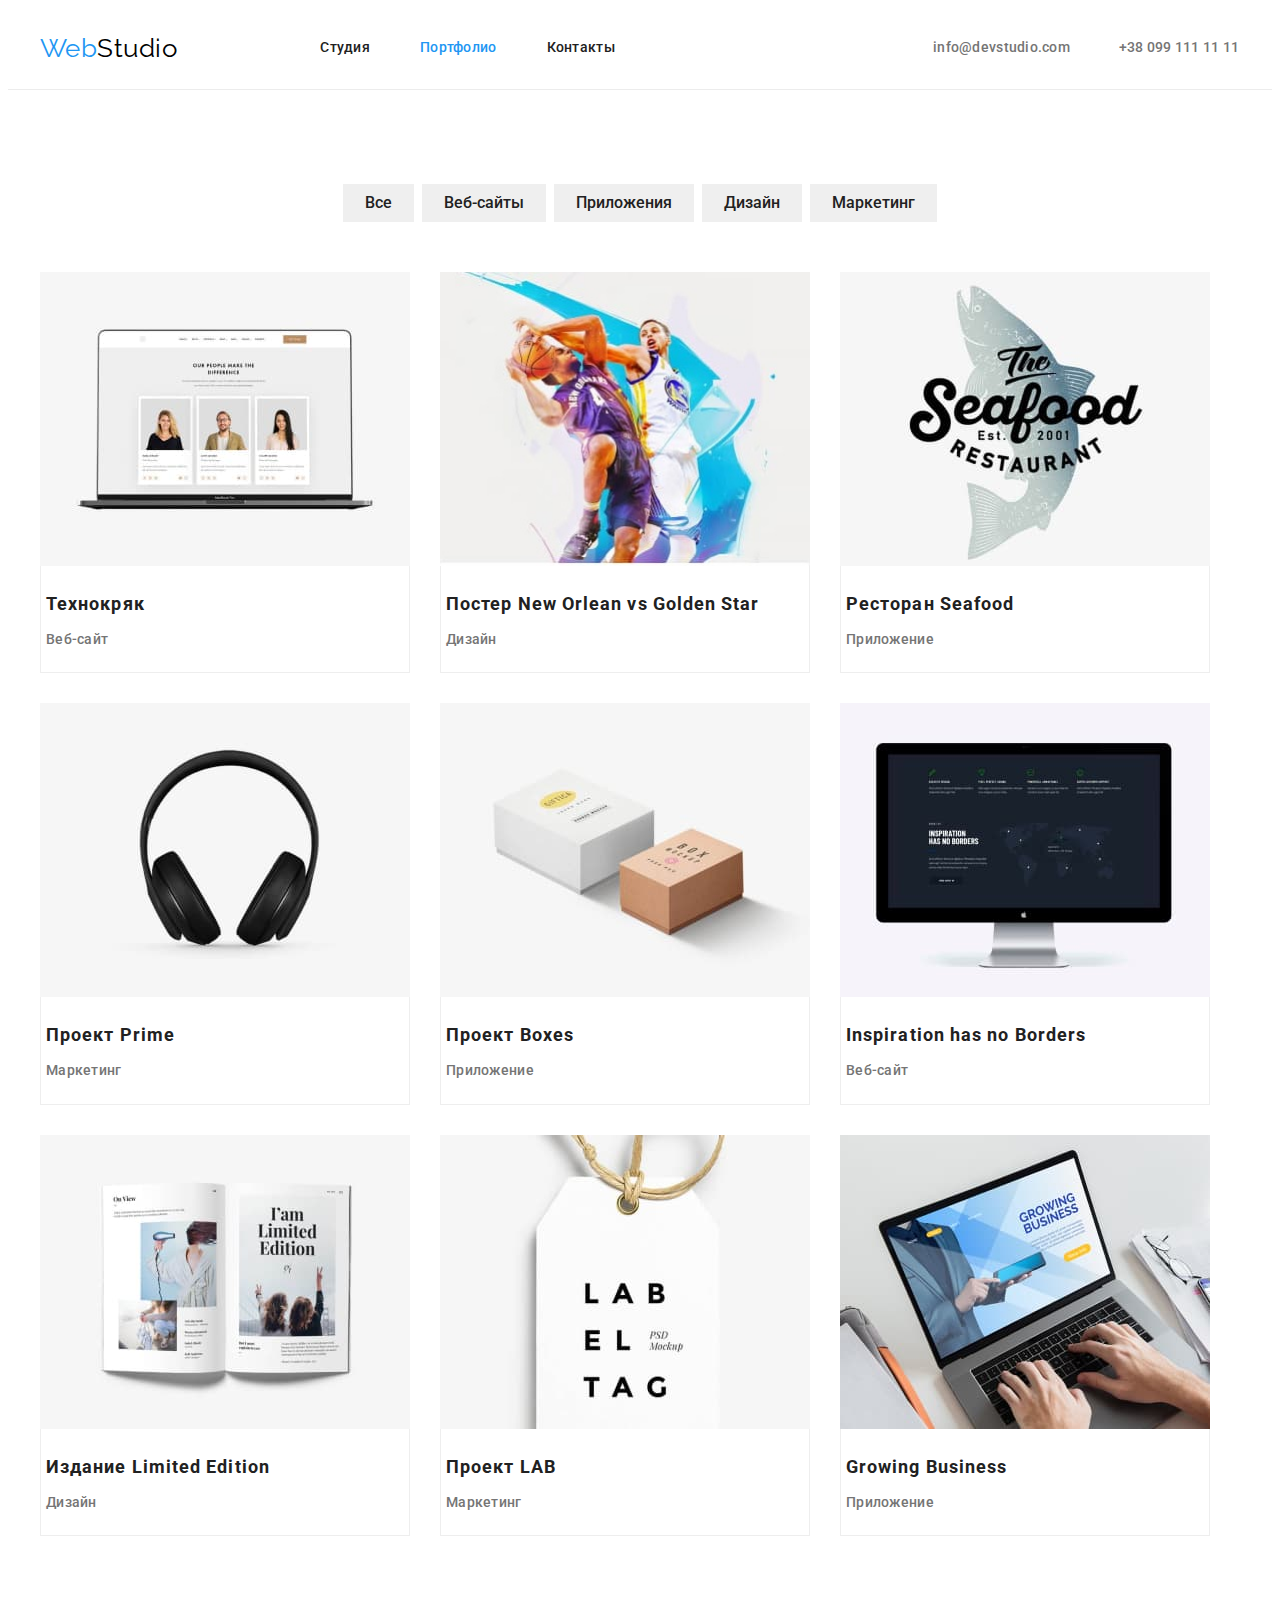
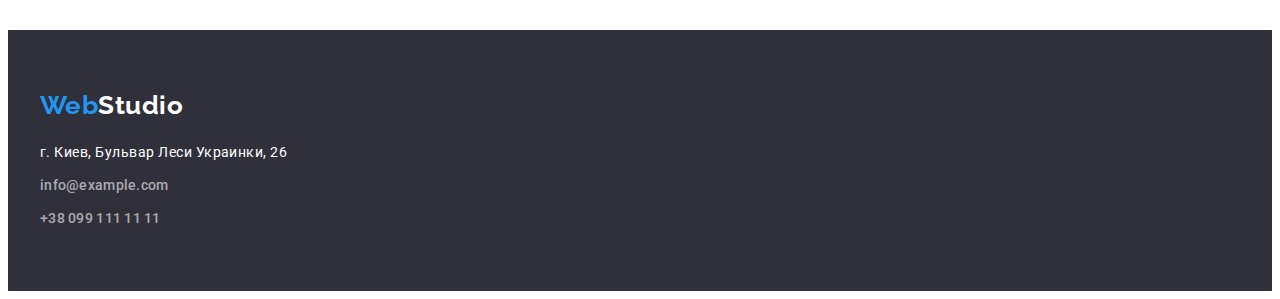
==== portfolio.html @ b5c07aa5 "Initial commit" ====
<!DOCTYPE html>
<html lang="ru">
  <head>
    <meta charset="UTF-8" />
    <meta http-equiv="X-UA-Compatible" content="IE=edge" />
    <meta name="viewport" content="width=device-width, initial-scale=1.0" />
    <title>Веб Студия</title>
    <link rel="preconnect" href="https://fonts.googleapis.com" />
    <link rel="preconnect" href="https://fonts.gstatic.com" crossorigin />
    <link
      href="https://fonts.googleapis.com/css2?family=Montserrat:ital@0;1&family=Raleway:wght@700&family=Roboto:wght@400;500;700;900&display=swap"
      rel="stylesheet"
    />
    <link
      rel="stylesheet"
      href="https://cdnjs.cloudflare.com/ajax/libs/modern-normalize/1.1.0/modern-normalize.min.css"
      integrity="sha512-wpPYUAdjBVSE4KJnH1VR1HeZfpl1ub8YT/NKx4PuQ5NmX2tKuGu6U/JRp5y+Y8XG2tV+wKQpNHVUX03MfMFn9Q=="
      crossorigin="anonymous"
      referrerpolicy="no-referrer"
    />
    <link rel="stylesheet" href="./css/styles.css" />
  </head>
  <body>
    <!--Header section-->
    <header class="header-port">
      <div class="container header-section">
        <a class="logo" href="" lang="en"><span class="logo-word">Web</span>Studio</a>
        <nav class="navigation header-nav">
          <ul class="site-nav list">
            <li class="header-item">
              <a class="link" href="./index.html">Студия</a>
            </li>
            <li class="header-item">
              <a class="link current" href="./portfolio.html">Портфолио</a>
            </li>
            <li class="header-item">
              <a class="link" href="#contacts">Контакты</a>
            </li>
          </ul>
        </nav>

        <ul class="contacts list header-container">
          <li class="header-mail">
            <a class="contacts-link link" href="mailto:info@devstudio.com">info@devstudio.com</a>
          </li>
          <li class="header-phone">
            <a class="contacts-link link" href="phone:+380991111111">+38 099 111 11 11</a>
          </li>
        </ul>
      </div>
    </header>
    <!--Main section-->
    <main>
      <!--Filter section-->
      <section class="portfolio">
        <div class="container">
          <h1 class="visually-hidden">Навигация</h1>
          <ul class="filter-nav">
            <li class="filter-item">
              <button class="button portfolio-btn" type="button">Все</button>
            </li>
            <li class="filter-item">
              <button class="button portfolio-btn" type="button">Веб-сайты</button>
            </li>
            <li class="filter-item">
              <button class="button portfolio-btn" type="button">Приложения</button>
            </li>
            <li class="filter-item">
              <button class="button portfolio-btn" type="button">Дизайн</button>
            </li>
            <li class="filter-item">
              <button class="button portfolio-btn" type="button">Маркетинг</button>
            </li>
          </ul>

          <!--Portfolio-->

          <h1 class="visually-hidden">Портфолио</h1>
          <ul class="card-set portfolio-list list">
            <li class="card-set-item portfolio-item">
              <a class="link" href="">
                <img
                  src="./images/portfolio/img1.jpg"
                  alt="технокряк"
                  class="portfolio-img"
                  width="370"
                  height="294"
                />
                <div class="portfolio-wrapper">
                  <h2 class="title">Технокряк</h2>
                  <p class="text">Веб-сайт</p>
                </div>
              </a>
            </li>
            <li class="card-set-item portfolio-item">
              <a class="link" href="">
                <img
                  src="./images/portfolio/group1.jpg"
                  alt="постер баскетбол"
                  class="portfolio-img"
                  width="370"
                  height="294"
                />
                <div class="portfolio-wrapper">
                  <h2 class="title">Постер <span lang="en">New Orlean vs Golden Star</span></h2>
                  <p class="text">Дизайн</p>
                </div>
              </a>
            </li>
            <li class="card-set-item portfolio-item">
              <a class="link" href="">
                <img
                  src="./images/portfolio/imgrest.jpg"
                  alt="ресторан"
                  class="portfolio-img"
                  width="370"
                  height="294"
                />
                <div class="portfolio-wrapper">
                  <h2 class="title">Ресторан Seafood</h2>
                  <p class="text">Приложение</p>
                </div>
              </a>
            </li>
            <li class="card-set-item portfolio-item">
              <a class="link" href="">
                <img
                  src="./images/portfolio/imgearfhone.jpg"
                  alt="наушники"
                  class="portfolio-img"
                  width="370"
                  height="294"
                />
                <div class="portfolio-wrapper">
                  <h2 class="title">Проект <span lang="en">Prime</span></h2>
                  <p class="text">Маркетинг</p>
                </div>
              </a>
            </li>
            <li class="card-set-item portfolio-item">
              <a class="link" href="">
                <img
                  src="./images/portfolio/imgbox.jpg"
                  alt="коробки"
                  class="portfolio-img"
                  width="370"
                  height="294"
                />
                <div class="portfolio-wrapper">
                  <h2 class="title">Проект <span lang="en">Boxes</span></h2>
                  <p class="text">Приложение</p>
                </div>
              </a>
            </li>
            <li class="card-set-item portfolio-item">
              <a class="link" href="">
                <img
                  src="./images/portfolio/imgmonitor.jpg"
                  alt="монитор"
                  class="portfolio-img"
                  width="370"
                  height="294"
                />
                <div class="portfolio-wrapper">
                  <h2 class="title" lang="en">Inspiration has no Borders</h2>
                  <p class="text">Веб-сайт</p>
                </div>
              </a>
            </li>
            <li class="card-set-item portfolio-item">
              <a class="link" href="">
                <img
                  src="./images/portfolio/imgbook.jpg"
                  alt="книга"
                  class="portfolio-img"
                  width="370"
                  height="294"
                />
                <div class="portfolio-wrapper">
                  <h2 class="title">Издание <span lang="en">Limited Edition</span></h2>
                  <p class="text">Дизайн</p>
                </div>
              </a>
            </li>
            <li class="card-set-item portfolio-item">
              <a class="link" href="">
                <img
                  src="./images/portfolio/imglab.jpg"
                  alt="бирка"
                  class="portfolio-img"
                  width="370"
                  height="294"
                />
                <div class="portfolio-wrapper">
                  <h2 class="title">Проект <span lang="en">LAB</span></h2>
                  <p class="text">Маркетинг</p>
                </div>
              </a>
            </li>
            <li class="card-set-item portfolio-item">
              <a class="link" href="">
                <img
                  src="./images/portfolio/imglaptop.jpg"
                  alt="ноутбук"
                  class="portfolio-img"
                  width="370"
                  height="294"
                />
                <div class="portfolio-wrapper">
                  <h2 class="title" lang="en">Growing Business</h2>
                  <p class="text">Приложение</p>
                </div>
              </a>
            </li>
          </ul>
        </div>
      </section>
    </main>

    <!--Footer sectoin-->
    <footer class="footer" id="contacts">
      <div class="container container-footer">
        <a class="footer-logo" href="" lang="en"><span class="footer-word">Web</span>Studio</a>
        <address class="contacts-adressa">
          <ul class="fcontacts-list list">
            <li class="contacts-item">
              <a
                class="contacts-adress"
                href="https://goo.gl/maps/fYD2F2hj4Bph8xJn6"
                target="_blank"
                rel="noopener"
                >г. Киев, Бульвар Леси Украинки, 26</a
              >
            </li>
            <li class="contacts-item">
              <a class="contacts-link" href="mailto:info@example.com">info@example.com</a>
            </li>
            <li class="contacts-item">
              <a class="contacts-link" href="phone:+380991111111">+38 099 111 11 11</a>
            </li>
          </ul>
        </address>
      </div>
    </footer>
  </body>
</html>
---- css/styles.css ----
:root {
  --primary-text-color: #757575;
  --title-text-color: #212121;
  --text-main-color: #000000;
  --text-color: #ffffff;
  --accent-color: #2196f3;

  /*otheborr*/
  --indent: 30px;
  --items: 3;
}
body {
  background-color: #fff;
  font-family: 'Roboto', font-family;
  color: var(--primary-text-color);
  letter-spacing: 0.03em;
}

.list {
  list-style: none;
  cursor: pointer;
  margin: 0;
  padding: 0;
}

.link {
  text-decoration: none;
}

button {
  cursor: pointer;
  border: none;
}

h1,
h2,
h3,
h4,
h5,
h6,
p {
  margin: 0;
}

ul,
ol {
  list-style: none;
  padding: 0;
  margin: 0;
}



/*base stile*/
.container {
  width: 1200px;
  padding-left: 15px;
  padding-right: 15px;
  margin-left: auto;
  margin-right: auto;
  
}

.section {
  padding-top: 94px;
  padding-bottom: 94px;
}

.section.no-padding {
  padding-top: 0;
  padding-bottom: 0;
}

.centered {
  text-align: center;
}

img {
  display: block;
}

/*card set*/

.card-set {
  display: flex;
  flex-wrap: wrap;
  padding: 0;
  gap: var(--indent);
}

.card-set-item {
  flex-basis: calc((100% - var(var(--indent)) * (var(--items)-1)) / var (--items));
}

/*Header section*/
.header {
  border-bottom: solid #ECECEC;
    }

.header-container {
  display: flex;
  align-items: center;

}

.logo {
  color: var(--text-main-color);
  font-family: 'Raleway';
  font-size: 26px;
  line-height: 1.19;
  text-decoration: none;
    padding: 0;
 margin-right: 93px;
  padding: 25px 0;
}

.logo-word {
  color: var(--accent-color);
}
.header-nav {
  margin-right: auto;
}
.site-nav {
  display: flex;
  gap: 50px;
  
}

.header-mail {
  color: var(--accent-color);
}

 
/*Site nav*/

.link {
  color: var(--title-text-color);
  font-weight: 500;
  font-size: 14px;
  line-height: 1.14;
  letter-spacing: 0.02em;
  display: block;
  padding-top: 32px;
  padding-bottom: 32px;
}
.current {
  color: var(--accent-color);
}
.site-nav .link:hover,
.site-nav .link:focus {
  color: var(--accent-color);
}

.section-title {
  color: var(--title-text-color);
  font-weight: 700;
  font-size: 36px;
  line-height: 1.17;
  text-align: center;
}

.contacts-link {
  color: var(--primary-text-color);
  font-weight: 500;
  font-size: 14px;
  line-height: 1.14;
  letter-spacing: 0.02em;
  text-align: center;
}

.contacts .contacts-link:hover,
.contacts .contacts-link:focus {
  color: var(--accent-color);
}

.header-item:last-child {
  margin-right: 0;
}
.header-mail {
  margin-right: 50px;
  width: 135px;
}
.header-phone {
  width: 122px;
}

/*Hero*/
.hero {
  background-color: #2f303a;
  text-align: center;
  padding: 200px 0;
  
}


.hero-title {
  color: var(--text-color);
  width: 696px;
  font-weight: 900;
  font-size: 44px;
  line-height: 1.36;
  text-align: center;
  letter-spacing: 0.06em;
  text-transform: uppercase;
  margin: 0 auto;
  margin-bottom: 30px;

}

.hero-button {
  font-family: inherit;
  font-weight: 700;
  font-size: 16px;
  line-height: calc(30 / 16);
  color: var(--text-color);
  background-color: var(--accent-color);
  box-shadow: 0px 4px 4px rgba(0, 0, 0, 0.15);
  border-radius: 4px;
  padding: 10px 32px;
  min-width: 200px;
  text-align: center;
}



/*Features section*/
.features {
  padding-top: 94px;
  padding-bottom: 94px;
}

.visually-hidden {
  position: absolute;
  white-space: nowrap;
  width: 1px;
  height: 1px;
  overflow: hidden;
  border: 0;
  padding: 0;
  clip: rect(0 0 0 0);
  clip-path: inset(50%);
  margin: -1px;
}

.features .features-title {
  color: var(--title-text-color);
  font-weight: 700;
  font-size: 14px;
  line-height: 1.14;
  text-transform: uppercase;
  margin-bottom: 10px;
}

.features-title:last-child {
  margin-right: 0;
}
.features-list {
  display: flex;
  gap: 30px;
}

.features-item {
width: 270px;
}

.features-discription {
  font-size: 14px;
  line-height: 1.71;
}


/*About section*/
.about {
  padding-top: 0;
}

.section-title {
  color: var(--title-text-color);
  font-weight: 700;
  font-size: 36px;
  text-align: center;
  

}

.about-list {
  display: flex;
  gap: 30px;
}

/*Team section*/
.team-section {
  background-color: #f5f4fa;
}
.team-section .subtitle {
  color: var(--title-text-color);
  font-weight: 500;
  font-size: 16px;
  line-height: 1.19;
  text-align: center;
}



.section-title {
  margin-bottom: 50px;
  
}
.team-position {
  line-height: calc(19 / 16);
  text-align: center;
  font-weight: 400;
  font-size: 16px;
}

.team-list {
  display: flex;
  gap: 30px;
}
.description {
  padding-top: 30px;
  padding-bottom: 30px;

}
.subtitle {
    margin-bottom: 10px;
}



/*Footer sectiom*/
.footer {
  background-color: #2f303a;
   padding-top: 60px;
  padding-bottom: 60px;
}

.container-footer {
  
}
.footer .footer-word {
  color: var(--accent-color);
}
.footer-logo {
  color: var(--text-color);
  font-family: 'Raleway';
  font-weight: 700;
  font-size: 26px;
  line-height: 1.19;
  text-decoration: none;
  display: inline-block;
  margin-bottom: 20px;
 
}



.contacts-item .contacts-link {
  color: rgba(255, 255, 255, 0.6);
  font-size: 14px;
  line-height: 1.71;
  text-decoration: none;
}
.contacts-item .contacts-link:hover {
  color: var(--accent-color);
}

.footer .contacts-adress {
    color: var(--text-color);
  background-color: #2f303a;
  font-size: 14px;
  line-height: 1.71;
  text-decoration: none;
 font-style: normal;
 }

 
 address {
  font-style: normal;
 }

.footer .contacts-adress:hover {
  color: var(--accent-color);
 }

.footer-container {
  padding-bottom: 60px;
}

.contacts-item:not(:last-child) {
  margin-bottom: 9px;  
}



/*Portfolio*/

.header-port {
      border-bottom: 1px solid #ECECEC;
    }


.header-section {
  display: flex;
  gap: 50px;
   
}



.portfolio-item {
  color: var(--title-text-color);
}

.container-contacts {
  display: flex;
  align-items: center;
  gap: 50px;
  
}

.filter-nav {
  display: flex;
  gap: 8px;
  align-items: center;
  justify-content: center;
  margin-bottom: 50px;
 
}


.button {
  font-family: inherit;
  color: var(--title-text-color);
  background-color: F5F4FA;
  font-weight: 500;
  font-size: 16px;
  line-height: calc(26 / 16);
  text-align: center;
  cursor: pointer;
  Corner radius: 4px
  border: none;
  
}

  

.portfolio {
  padding-top: 94px;
  padding-bottom: 94px;
}

.portfolio button:hover,
.portfolio button:focus {
  color: var(--text-color);
  background-color: var(--accent-color);
  border-radius: 4px;
}



/*рамка*/
.portfolio-wrapper {
  padding-top: 20px;
  padding-bottom: 20px;
  padding-left: 5px;
  padding-right: 5px;
  border-bottom: 1px solid #EEEEEE;
  border-left: 1px solid #EEEEEE;
  border-right: 1px solid #EEEEEE;
  
}

.portfolio-list {
  display: flex;
  gap: 30px;
  flex-wrap: wrap;
  
}
.portfolio .title {
  color: var(--title-text-color);
  font-weight: 700;
  font-size: 18px;
  line-height: 2;
  letter-spacing: 0.06em;
  margin-bottom: 4px;
}
.portfolio .text {
  color: var(--primary-text-color);
  line-height: 1.88;
}

.portfolio .link {
  text-decoration: none;
  padding-top: 0;
  padding-bottom: 0;
}

.footer-logo {
  margin-bottom: 20px;
  
}

.portfolio-btn {
  padding: 6px 22px;
  
}
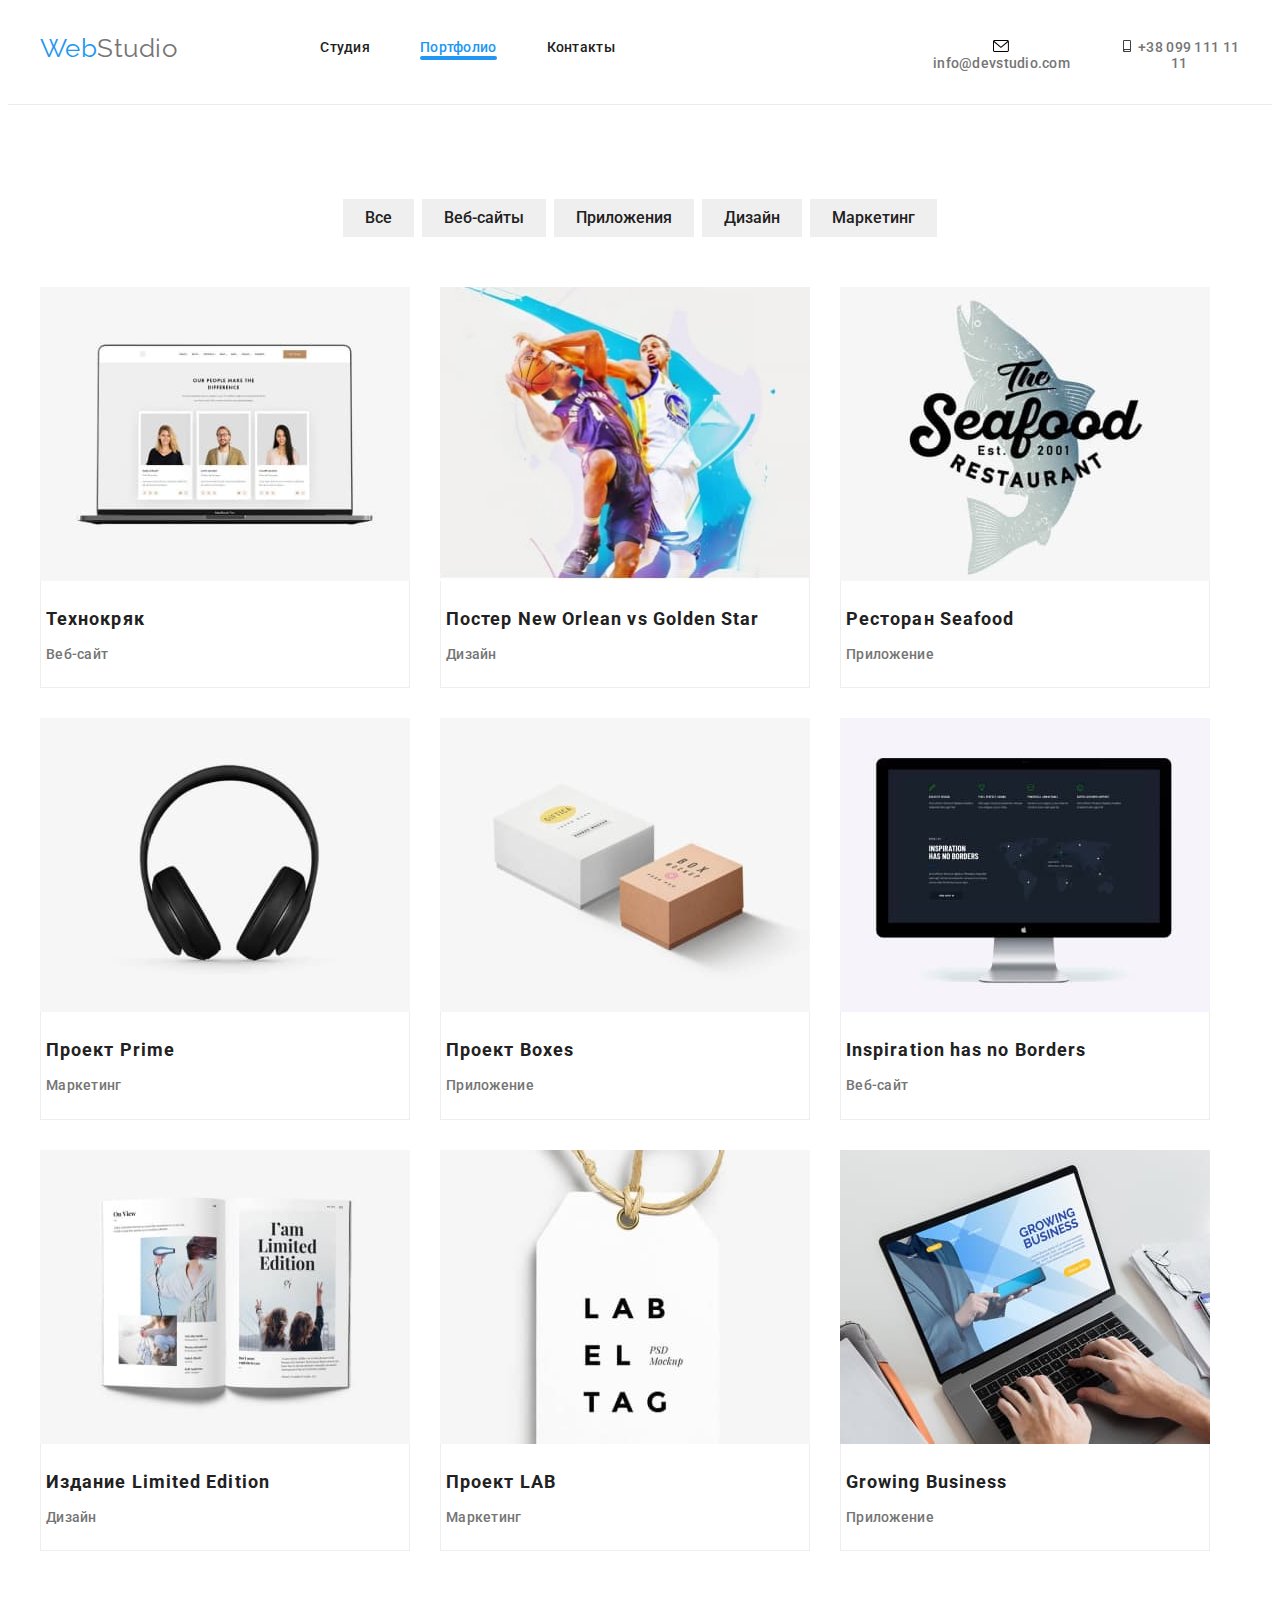
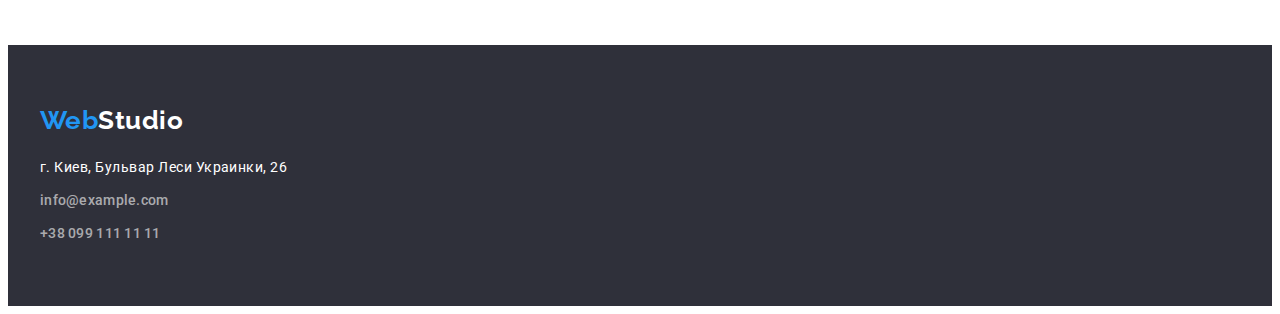
==== commit 5e6478a2: "portfolio mail icon" ====
--- a/portfolio.html
+++ b/portfolio.html
@@ -41,10 +41,24 @@
 
         <ul class="contacts list header-container">
           <li class="header-mail">
-            <a class="contacts-link link" href="mailto:info@devstudio.com">info@devstudio.com</a>
+            <a class="contacts-link link"
+            href="mailto:info@devstudio.com"
+            target="_blank"
+            rel="noopener noreferrer">
+            <svg class="mail-icon" width="16" height="12">
+              <use href="./images/icons.svg#icon-mail" ></use>
+            </svg>info@devstudio.com</a>
           </li>
           <li class="header-phone">
-            <a class="contacts-link link" href="phone:+380991111111">+38 099 111 11 11</a>
+            <a class="contacts-link link"
+            href="phone:+380991111111"
+            target="_blank"
+            rel="noopener noreferrer"
+            >
+            <svg class="pfone-icon" width="16" height="12">
+              <use href="./images/icons.svg#icon-smartphone" ></use>
+            </svg>
+            +38 099 111 11 11</a>
           </li>
         </ul>
       </div>
--- a/css/styles.css
+++ b/css/styles.css
@@ -1,6 +1,6 @@
 :root {
   --primary-text-color: #757575;
-  --title-text-color: #212121;
+  --title-text-color: #212121;her
   --text-main-color: #000000;
   --text-color: #ffffff;
   --accent-color: #2196f3;
@@ -146,6 +146,17 @@
 .current {
   color: var(--accent-color);
 }
+
+.current::after {
+  content: '';
+  display: block;
+  width: 100%;
+  height: 4px;
+  background: #2196F3;
+  border-radius: 2px;
+  
+}
+
 .site-nav .link:hover,
 .site-nav .link:focus {
   color: var(--accent-color);
@@ -184,12 +195,55 @@
   width: 122px;
 }
 
+
+
 /*Hero*/
 .hero {
-  background-color: #2f303a;
+  background-color: #C4C4C4;
   text-align: center;
   padding: 200px 0;
-  
+  max-width: 1600px;
+  min-height: 600px;
+
+  
+ background-image: linear-gradient(
+    0deg, 
+    rgba(0, 0, 0, 0.2), 
+    rgba(0, 0, 0, 0.2),
+    rgba(47, 48, 58, 0.31))
+,
+    
+    
+    url(../images/hero/hat.jpg)
+    ;
+    
+    
+
+    /* Значение из фигмы linear-gradient(
+      0deg, 
+      rgba(0, 0, 0, 0.2), 
+      rgba(0, 0, 0, 0.2)), 
+      linear-gradient(0deg,
+       rgba(0, 0, 0, 0.2), 
+       rgba(0, 0, 0, 0.2)), 
+       rgba(47, 48, 58, 0.31),*/
+    
+
+
+      
+  /* (пример Репета) background-image: linear-gradient(
+    to right,
+    rgba(0, 0, 0, 0.2),
+    rgba(0, 0, 0, 0.2),
+    rgba(47, 48, 58, 0.31)
+  ),
+    url(../images/hero/hat.jpg);*/
+
+
+
+  background-repeat: no-repeat;
+  background-position: center;
+  background-size: cover;
 }
 
 
@@ -263,6 +317,36 @@
 width: 270px;
 }
 
+/*
+.features-item::before {
+  content: '';
+  display: block;
+  height: 120px;
+  background-size: contain;
+  background-repeat: no-repeat;
+  background-position: center;
+  background: #F5F4FA;
+  border-radius: 4px;
+  background-repeat: no-repeat;
+  background-position: center;
+}*/
+
+/*.item-antenna::before {
+  background-image: url(../images/icons/antena.svg);
+}
+.item-watch::before {
+  background-image: url(../images/icons/clock.svg);
+}
+
+.item-schedule::before {
+  background-image: url(../images/icons/diagram.svg);
+}
+
+.item-astronaut::before {
+  background-image: url(../images/icons/astronaut.svg);
+}*/
+
+
 .features-discription {
   font-size: 14px;
   line-height: 1.71;
@@ -316,7 +400,14 @@
 .team-list {
   display: flex;
   gap: 30px;
-}
+  
+}
+
+
+.teaam-item {
+  box-shadow: 0px 1px 3px rgba(0, 0, 0, 0.12), 0px 1px 1px rgba(0, 0, 0, 0.14), 0px 2px 1px rgba(0, 0, 0, 0.2);
+}
+
 .description {
   padding-top: 30px;
   padding-bottom: 30px;
@@ -455,6 +546,7 @@
   color: var(--text-color);
   background-color: var(--accent-color);
   border-radius: 4px;
+  
 }
 
 
@@ -505,3 +597,95 @@
   padding: 6px 22px;
   
 }
+
+/* Heafer icon*/
+.icon-items {
+
+}
+.mail-link {
+
+  align-items: center;
+
+}
+
+/*Featwers icons*/
+.icon-link {
+display: flex;
+align-items: center;
+justify-content: center;
+background-color: #F5F4FA;
+border-radius: 4px;
+width: 270px;
+height: 120px;
+margin-bottom: 30px;
+
+}
+
+.features-item {
+justify-content: center;
+}
+
+/*Socials*/
+.socials {
+  display: flex;
+  align-items: center;
+  justify-content: center;
+  gap: 10px;
+}
+
+  .socials-link {
+    display: flex;
+    align-items: center;
+  justify-content: center;
+    width: 44px;
+    height: 44px;
+    background-color: #fff;
+    border-radius: 50%;
+    
+  }
+
+  .team-position {
+    margin-bottom: 16px;
+  }
+
+  .sociai-icon {
+    fill: rgba(175, 177, 184, 1);
+  }
+
+  .socials-link:hover {
+    background-color:  #2196F3;
+  }
+
+  .socials-link:hover .sociai-icon {
+    fill: #fff;
+  }
+
+
+  /*Clients*/
+  .clients {
+    display: flex;
+    align-items: center;
+    justify-content: center;
+    gap: 30px;
+  }
+  
+  .clients-link {
+    display: flex;
+    align-items: center;
+    justify-content: center;
+    width: 170px;
+    height: 92px;
+    border: 1px solid rgba(175, 177, 184, 1);
+    border-radius: 4px;
+
+    color: rgba(175, 177, 184, 1);
+  }
+
+  .clients-icon {
+    fill: currentColor;
+  }
+
+  .clients-link:hover,
+.clients-link:focus {
+  color: rgba(33, 150, 243, 1);
+}
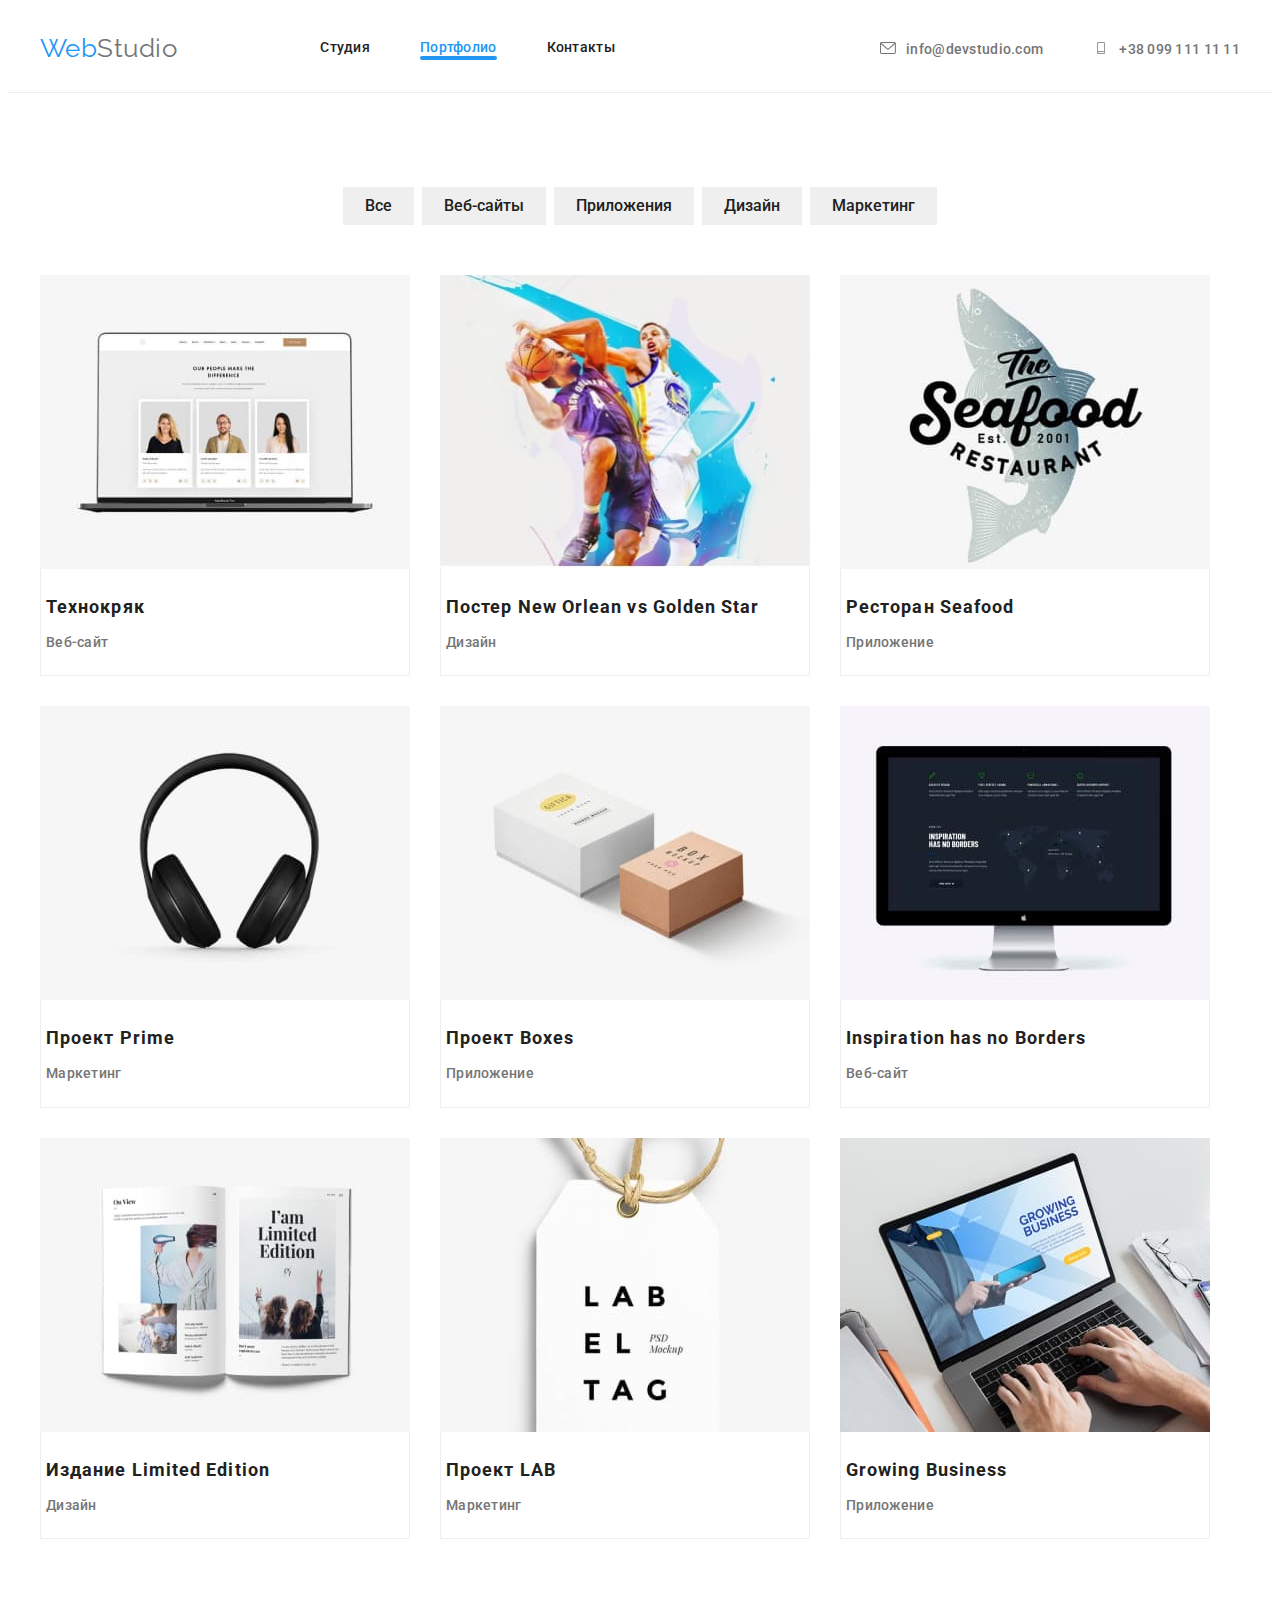
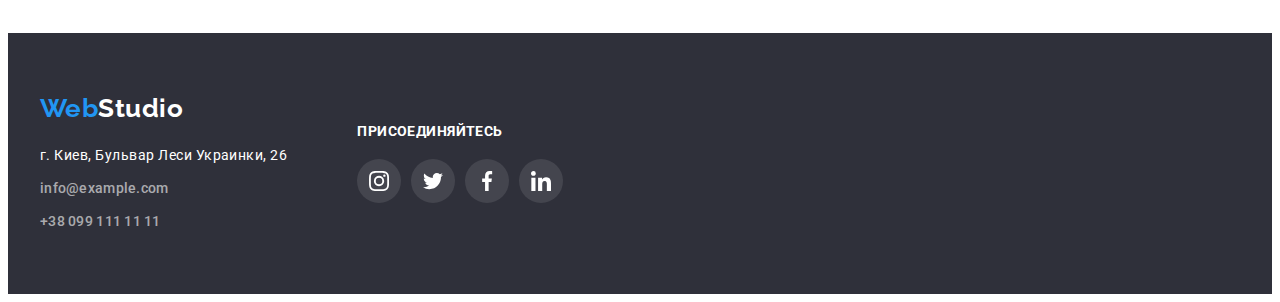
==== commit ced1ced2: "footer" ====
--- a/portfolio.html
+++ b/portfolio.html
@@ -1,250 +1,186 @@
 <!DOCTYPE html>
 <html lang="ru">
-  <head>
-    <meta charset="UTF-8" />
-    <meta http-equiv="X-UA-Compatible" content="IE=edge" />
-    <meta name="viewport" content="width=device-width, initial-scale=1.0" />
-    <title>Веб Студия</title>
-    <link rel="preconnect" href="https://fonts.googleapis.com" />
-    <link rel="preconnect" href="https://fonts.gstatic.com" crossorigin />
-    <link
-      href="https://fonts.googleapis.com/css2?family=Montserrat:ital@0;1&family=Raleway:wght@700&family=Roboto:wght@400;500;700;900&display=swap"
-      rel="stylesheet"
-    />
-    <link
-      rel="stylesheet"
-      href="https://cdnjs.cloudflare.com/ajax/libs/modern-normalize/1.1.0/modern-normalize.min.css"
-      integrity="sha512-wpPYUAdjBVSE4KJnH1VR1HeZfpl1ub8YT/NKx4PuQ5NmX2tKuGu6U/JRp5y+Y8XG2tV+wKQpNHVUX03MfMFn9Q=="
-      crossorigin="anonymous"
-      referrerpolicy="no-referrer"
-    />
-    <link rel="stylesheet" href="./css/styles.css" />
-  </head>
-  <body>
-    <!--Header section-->
-    <header class="header-port">
-      <div class="container header-section">
-        <a class="logo" href="" lang="en"><span class="logo-word">Web</span>Studio</a>
-        <nav class="navigation header-nav">
-          <ul class="site-nav list">
-            <li class="header-item">
-              <a class="link" href="./index.html">Студия</a>
-            </li>
-            <li class="header-item">
-              <a class="link current" href="./portfolio.html">Портфолио</a>
-            </li>
-            <li class="header-item">
-              <a class="link" href="#contacts">Контакты</a>
-            </li>
-          </ul>
-        </nav>
-
-        <ul class="contacts list header-container">
-          <li class="header-mail">
-            <a class="contacts-link link"
-            href="mailto:info@devstudio.com"
-            target="_blank"
-            rel="noopener noreferrer">
+
+<head>
+  <meta charset="UTF-8" />
+  <meta http-equiv="X-UA-Compatible" content="IE=edge" />
+  <meta name="viewport" content="width=device-width, initial-scale=1.0" />
+  <title>Веб Студия</title>
+  <link rel="preconnect" href="https://fonts.googleapis.com" />
+  <link rel="preconnect" href="https://fonts.gstatic.com" crossorigin />
+  <link
+    href="https://fonts.googleapis.com/css2?family=Montserrat:ital@0;1&family=Raleway:wght@700&family=Roboto:wght@400;500;700;900&display=swap"
+    rel="stylesheet" />
+  <link rel="stylesheet" href="https://cdnjs.cloudflare.com/ajax/libs/modern-normalize/1.1.0/modern-normalize.min.css"
+    integrity="sha512-wpPYUAdjBVSE4KJnH1VR1HeZfpl1ub8YT/NKx4PuQ5NmX2tKuGu6U/JRp5y+Y8XG2tV+wKQpNHVUX03MfMFn9Q=="
+    crossorigin="anonymous" referrerpolicy="no-referrer" />
+  <link rel="stylesheet" href="./css/styles.css" />
+</head>
+
+<body>
+  <!--Header section-->
+  <header class="header-port">
+    <div class="container header-section">
+      <a class="logo" href="" lang="en"><span class="logo-word">Web</span>Studio</a>
+      <nav class="navigation header-nav">
+        <ul class="site-nav list">
+          <li class="header-item">
+            <a class="link" href="./index.html">Студия</a>
+          </li>
+          <li class="header-item">
+            <a class="link current" href="./portfolio.html">Портфолио</a>
+          </li>
+          <li class="header-item">
+            <a class="link" href="#contacts">Контакты</a>
+          </li>
+        </ul>
+      </nav>
+
+      <ul class="contacts list header-container">
+        <li class="header-mail">
+          <a class="contacts-link link" href="mailto:info@devstudio.com" target="_blank" rel="noopener noreferrer">
             <svg class="mail-icon" width="16" height="12">
-              <use href="./images/icons.svg#icon-mail" ></use>
+              <use href="./images/icons.svg#icon-mail"></use>
             </svg>info@devstudio.com</a>
-          </li>
-          <li class="header-phone">
-            <a class="contacts-link link"
-            href="phone:+380991111111"
-            target="_blank"
-            rel="noopener noreferrer"
-            >
+        </li>
+        <li class="header-phone">
+          <a class="contacts-link link" href="phone:+380991111111" target="_blank" rel="noopener noreferrer">
             <svg class="pfone-icon" width="16" height="12">
-              <use href="./images/icons.svg#icon-smartphone" ></use>
+              <use href="./images/icons.svg#icon-smartphone"></use>
             </svg>
             +38 099 111 11 11</a>
+        </li>
+      </ul>
+    </div>
+  </header>
+  <!--Main section-->
+  <main>
+    <!--Filter section-->
+    <section class="portfolio">
+      <div class="container">
+        <h1 class="visually-hidden">Навигация</h1>
+        <ul class="filter-nav">
+          <li class="filter-item">
+            <button class="button portfolio-btn" type="button">Все</button>
+          </li>
+          <li class="filter-item">
+            <button class="button portfolio-btn" type="button">Веб-сайты</button>
+          </li>
+          <li class="filter-item">
+            <button class="button portfolio-btn" type="button">Приложения</button>
+          </li>
+          <li class="filter-item">
+            <button class="button portfolio-btn" type="button">Дизайн</button>
+          </li>
+          <li class="filter-item">
+            <button class="button portfolio-btn" type="button">Маркетинг</button>
+          </li>
+        </ul>
+
+        <!--Portfolio-->
+
+        <h1 class="visually-hidden">Портфолио</h1>
+        <ul class="card-set portfolio-list list">
+          <li class="card-set-item portfolio-item">
+            <a class="link" href="">
+              <img src="./images/portfolio/img1.jpg" alt="технокряк" class="portfolio-img" width="370" height="294" />
+              <div class="portfolio-wrapper">
+                <h2 class="title">Технокряк</h2>
+                <p class="text">Веб-сайт</p>
+              </div>
+            </a>
+          </li>
+          <li class="card-set-item portfolio-item">
+            <a class="link" href="">
+              <img src="./images/portfolio/group1.jpg" alt="постер баскетбол" class="portfolio-img" width="370"
+                height="294" />
+              <div class="portfolio-wrapper">
+                <h2 class="title">Постер <span lang="en">New Orlean vs Golden Star</span></h2>
+                <p class="text">Дизайн</p>
+              </div>
+            </a>
+          </li>
+          <li class="card-set-item portfolio-item">
+            <a class="link" href="">
+              <img src="./images/portfolio/imgrest.jpg" alt="ресторан" class="portfolio-img" width="370" height="294" />
+              <div class="portfolio-wrapper">
+                <h2 class="title">Ресторан Seafood</h2>
+                <p class="text">Приложение</p>
+              </div>
+            </a>
+          </li>
+          <li class="card-set-item portfolio-item">
+            <a class="link" href="">
+              <img src="./images/portfolio/imgearfhone.jpg" alt="наушники" class="portfolio-img" width="370"
+                height="294" />
+              <div class="portfolio-wrapper">
+                <h2 class="title">Проект <span lang="en">Prime</span></h2>
+                <p class="text">Маркетинг</p>
+              </div>
+            </a>
+          </li>
+          <li class="card-set-item portfolio-item">
+            <a class="link" href="">
+              <img src="./images/portfolio/imgbox.jpg" alt="коробки" class="portfolio-img" width="370" height="294" />
+              <div class="portfolio-wrapper">
+                <h2 class="title">Проект <span lang="en">Boxes</span></h2>
+                <p class="text">Приложение</p>
+              </div>
+            </a>
+          </li>
+          <li class="card-set-item portfolio-item">
+            <a class="link" href="">
+              <img src="./images/portfolio/imgmonitor.jpg" alt="монитор" class="portfolio-img" width="370"
+                height="294" />
+              <div class="portfolio-wrapper">
+                <h2 class="title" lang="en">Inspiration has no Borders</h2>
+                <p class="text">Веб-сайт</p>
+              </div>
+            </a>
+          </li>
+          <li class="card-set-item portfolio-item">
+            <a class="link" href="">
+              <img src="./images/portfolio/imgbook.jpg" alt="книга" class="portfolio-img" width="370" height="294" />
+              <div class="portfolio-wrapper">
+                <h2 class="title">Издание <span lang="en">Limited Edition</span></h2>
+                <p class="text">Дизайн</p>
+              </div>
+            </a>
+          </li>
+          <li class="card-set-item portfolio-item">
+            <a class="link" href="">
+              <img src="./images/portfolio/imglab.jpg" alt="бирка" class="portfolio-img" width="370" height="294" />
+              <div class="portfolio-wrapper">
+                <h2 class="title">Проект <span lang="en">LAB</span></h2>
+                <p class="text">Маркетинг</p>
+              </div>
+            </a>
+          </li>
+          <li class="card-set-item portfolio-item">
+            <a class="link" href="">
+              <img src="./images/portfolio/imglaptop.jpg" alt="ноутбук" class="portfolio-img" width="370"
+                height="294" />
+              <div class="portfolio-wrapper">
+                <h2 class="title" lang="en">Growing Business</h2>
+                <p class="text">Приложение</p>
+              </div>
+            </a>
           </li>
         </ul>
       </div>
-    </header>
-    <!--Main section-->
-    <main>
-      <!--Filter section-->
-      <section class="portfolio">
-        <div class="container">
-          <h1 class="visually-hidden">Навигация</h1>
-          <ul class="filter-nav">
-            <li class="filter-item">
-              <button class="button portfolio-btn" type="button">Все</button>
-            </li>
-            <li class="filter-item">
-              <button class="button portfolio-btn" type="button">Веб-сайты</button>
-            </li>
-            <li class="filter-item">
-              <button class="button portfolio-btn" type="button">Приложения</button>
-            </li>
-            <li class="filter-item">
-              <button class="button portfolio-btn" type="button">Дизайн</button>
-            </li>
-            <li class="filter-item">
-              <button class="button portfolio-btn" type="button">Маркетинг</button>
-            </li>
-          </ul>
-
-          <!--Portfolio-->
-
-          <h1 class="visually-hidden">Портфолио</h1>
-          <ul class="card-set portfolio-list list">
-            <li class="card-set-item portfolio-item">
-              <a class="link" href="">
-                <img
-                  src="./images/portfolio/img1.jpg"
-                  alt="технокряк"
-                  class="portfolio-img"
-                  width="370"
-                  height="294"
-                />
-                <div class="portfolio-wrapper">
-                  <h2 class="title">Технокряк</h2>
-                  <p class="text">Веб-сайт</p>
-                </div>
-              </a>
-            </li>
-            <li class="card-set-item portfolio-item">
-              <a class="link" href="">
-                <img
-                  src="./images/portfolio/group1.jpg"
-                  alt="постер баскетбол"
-                  class="portfolio-img"
-                  width="370"
-                  height="294"
-                />
-                <div class="portfolio-wrapper">
-                  <h2 class="title">Постер <span lang="en">New Orlean vs Golden Star</span></h2>
-                  <p class="text">Дизайн</p>
-                </div>
-              </a>
-            </li>
-            <li class="card-set-item portfolio-item">
-              <a class="link" href="">
-                <img
-                  src="./images/portfolio/imgrest.jpg"
-                  alt="ресторан"
-                  class="portfolio-img"
-                  width="370"
-                  height="294"
-                />
-                <div class="portfolio-wrapper">
-                  <h2 class="title">Ресторан Seafood</h2>
-                  <p class="text">Приложение</p>
-                </div>
-              </a>
-            </li>
-            <li class="card-set-item portfolio-item">
-              <a class="link" href="">
-                <img
-                  src="./images/portfolio/imgearfhone.jpg"
-                  alt="наушники"
-                  class="portfolio-img"
-                  width="370"
-                  height="294"
-                />
-                <div class="portfolio-wrapper">
-                  <h2 class="title">Проект <span lang="en">Prime</span></h2>
-                  <p class="text">Маркетинг</p>
-                </div>
-              </a>
-            </li>
-            <li class="card-set-item portfolio-item">
-              <a class="link" href="">
-                <img
-                  src="./images/portfolio/imgbox.jpg"
-                  alt="коробки"
-                  class="portfolio-img"
-                  width="370"
-                  height="294"
-                />
-                <div class="portfolio-wrapper">
-                  <h2 class="title">Проект <span lang="en">Boxes</span></h2>
-                  <p class="text">Приложение</p>
-                </div>
-              </a>
-            </li>
-            <li class="card-set-item portfolio-item">
-              <a class="link" href="">
-                <img
-                  src="./images/portfolio/imgmonitor.jpg"
-                  alt="монитор"
-                  class="portfolio-img"
-                  width="370"
-                  height="294"
-                />
-                <div class="portfolio-wrapper">
-                  <h2 class="title" lang="en">Inspiration has no Borders</h2>
-                  <p class="text">Веб-сайт</p>
-                </div>
-              </a>
-            </li>
-            <li class="card-set-item portfolio-item">
-              <a class="link" href="">
-                <img
-                  src="./images/portfolio/imgbook.jpg"
-                  alt="книга"
-                  class="portfolio-img"
-                  width="370"
-                  height="294"
-                />
-                <div class="portfolio-wrapper">
-                  <h2 class="title">Издание <span lang="en">Limited Edition</span></h2>
-                  <p class="text">Дизайн</p>
-                </div>
-              </a>
-            </li>
-            <li class="card-set-item portfolio-item">
-              <a class="link" href="">
-                <img
-                  src="./images/portfolio/imglab.jpg"
-                  alt="бирка"
-                  class="portfolio-img"
-                  width="370"
-                  height="294"
-                />
-                <div class="portfolio-wrapper">
-                  <h2 class="title">Проект <span lang="en">LAB</span></h2>
-                  <p class="text">Маркетинг</p>
-                </div>
-              </a>
-            </li>
-            <li class="card-set-item portfolio-item">
-              <a class="link" href="">
-                <img
-                  src="./images/portfolio/imglaptop.jpg"
-                  alt="ноутбук"
-                  class="portfolio-img"
-                  width="370"
-                  height="294"
-                />
-                <div class="portfolio-wrapper">
-                  <h2 class="title" lang="en">Growing Business</h2>
-                  <p class="text">Приложение</p>
-                </div>
-              </a>
-            </li>
-          </ul>
-        </div>
-      </section>
-    </main>
-
-    <!--Footer sectoin-->
-    <footer class="footer" id="contacts">
-      <div class="container container-footer">
+    </section>
+  </main>
+
+  <!--Footer sectoin-->
+  <footer class="footer" id="contacts">
+    <div class="container container-footer">
+      <div>
         <a class="footer-logo" href="" lang="en"><span class="footer-word">Web</span>Studio</a>
         <address class="contacts-adressa">
           <ul class="fcontacts-list list">
             <li class="contacts-item">
-              <a
-                class="contacts-adress"
-                href="https://goo.gl/maps/fYD2F2hj4Bph8xJn6"
-                target="_blank"
-                rel="noopener"
-                >г. Киев, Бульвар Леси Украинки, 26</a
-              >
+              <a class="contacts-adress" href="https://goo.gl/maps/fYD2F2hj4Bph8xJn6" target="_blank" rel="noopener">г.
+                Киев, Бульвар Леси Украинки, 26</a>
             </li>
             <li class="contacts-item">
               <a class="contacts-link" href="mailto:info@example.com">info@example.com</a>
@@ -255,6 +191,45 @@
           </ul>
         </address>
       </div>
-    </footer>
-  </body>
-</html>
+      <div>
+        <h3 class="footer-title">Присоединяйтесь</h3>
+        <ul class="socials link">
+          <li class="sotial-item">
+            <a class="socials-link footer-socials" href="" target="_blank" rel="noopener noreferrer"
+              aria-label="instagram">
+              <svg class="sociai-icon footer-icon" width="20" height="20">
+                <use href="./images/icons.svg#icon-instagram"></use>
+              </svg>
+            </a>
+          </li>
+          <li class="sotial-item">
+            <a class="socials-link footer-socials" href="" target="_blank" rel="noopener noreferrer"
+              aria-label="twitter">
+              <svg class="sociai-icon footer-icon" width="20" height="20">
+                <use href="./images/icons.svg#icon-twitter"></use>
+              </svg>
+            </a>
+          </li>
+          <li class="sotial-item">
+            <a class="socials-link footer-socials" href="" target="_blank" rel="noopener noreferrer"
+              aria-label="facebook">
+              <svg class="sociai-icon footer-icon" width="20" height="20">
+                <use href="./images/icons.svg#icon-facebook"></use>
+              </svg>
+            </a>
+          </li>
+          <li class="sotial-item">
+            <a class="socials-link footer-socials" href="" target="_blank" rel="noopener noreferrer"
+              aria-label="linkedin">
+              <svg class="sociai-icon footer-icon" width="20" height="20">
+                <use href="./images/icons.svg#icon-linkedin"></use>
+              </svg>
+            </a>
+          </li>
+        </ul>
+      </div>
+    </div>
+  </footer>
+</body>
+
+</html>--- a/css/styles.css
+++ b/css/styles.css
@@ -90,6 +90,10 @@
 
 .card-set-item {
   flex-basis: calc((100% - var(var(--indent)) * (var(--items)-1)) / var (--items));
+}
+
+.card-set-item:hover {
+  box-shadow: 0px 1px 1px rgba(0, 0, 0, 0.12), 0px 4px 4px rgba(0, 0, 0, 0.06), 1px 4px 6px rgba(0, 0, 0, 0.16);
 }
 
 /*Header section*/
@@ -130,6 +134,9 @@
   color: var(--accent-color);
 }
 
+
+
+
  
 /*Site nav*/
 
@@ -171,6 +178,7 @@
 }
 
 .contacts-link {
+  display: flex;
   color: var(--primary-text-color);
   font-weight: 500;
   font-size: 14px;
@@ -187,12 +195,21 @@
 .header-item:last-child {
   margin-right: 0;
 }
+
+
+.mail-icon,
+.pfone-icon {
+  margin-right: 10px;
+}
+
+
+
 .header-mail {
   margin-right: 50px;
-  width: 135px;
+  /*width: 135px;*/
 }
 .header-phone {
-  width: 122px;
+  /*width: 122px;*/
 }
 
 
@@ -206,31 +223,17 @@
   min-height: 600px;
 
   
- background-image: linear-gradient(
-    0deg, 
-    rgba(0, 0, 0, 0.2), 
-    rgba(0, 0, 0, 0.2),
-    rgba(47, 48, 58, 0.31))
-,
+ background-image: 
+ linear-gradient(
+   to right,
+   rgba(47, 48, 58, 0.4),
+   rgba(47, 48, 58, 0.4)
+ ),      
+    url(../images/hero/hat.jpg);
     
     
-    url(../images/hero/hat.jpg)
-    ;
-    
-    
-
-    /* Значение из фигмы linear-gradient(
-      0deg, 
-      rgba(0, 0, 0, 0.2), 
-      rgba(0, 0, 0, 0.2)), 
-      linear-gradient(0deg,
-       rgba(0, 0, 0, 0.2), 
-       rgba(0, 0, 0, 0.2)), 
-       rgba(47, 48, 58, 0.31),*/
-    
-
-
-      
+  
+          
   /* (пример Репета) background-image: linear-gradient(
     to right,
     rgba(0, 0, 0, 0.2),
@@ -317,36 +320,6 @@
 width: 270px;
 }
 
-/*
-.features-item::before {
-  content: '';
-  display: block;
-  height: 120px;
-  background-size: contain;
-  background-repeat: no-repeat;
-  background-position: center;
-  background: #F5F4FA;
-  border-radius: 4px;
-  background-repeat: no-repeat;
-  background-position: center;
-}*/
-
-/*.item-antenna::before {
-  background-image: url(../images/icons/antena.svg);
-}
-.item-watch::before {
-  background-image: url(../images/icons/clock.svg);
-}
-
-.item-schedule::before {
-  background-image: url(../images/icons/diagram.svg);
-}
-
-.item-astronaut::before {
-  background-image: url(../images/icons/astronaut.svg);
-}*/
-
-
 .features-discription {
   font-size: 14px;
   line-height: 1.71;
@@ -363,8 +336,6 @@
   font-weight: 700;
   font-size: 36px;
   text-align: center;
-  
-
 }
 
 .about-list {
@@ -427,7 +398,10 @@
 }
 
 .container-footer {
-  
+  display: flex;
+  gap: 70px;
+  padding: 0;
+  align-items: center;
 }
 .footer .footer-word {
   color: var(--accent-color);
@@ -457,7 +431,7 @@
 }
 
 .footer .contacts-adress {
-    color: var(--text-color);
+  color: var(--text-color);
   background-color: #2f303a;
   font-size: 14px;
   line-height: 1.71;
@@ -482,7 +456,24 @@
   margin-bottom: 9px;  
 }
 
-
+.footer-title {
+font-family: 'Roboto';
+font-style: normal;
+font-weight: 700;
+font-size: 14px;
+line-height: calc(16 / 14);
+letter-spacing: 0.03em;
+text-transform: uppercase;
+color: #FFFFFF;
+margin-bottom: 20px;
+
+
+}
+.socials link {
+  width: 206px;
+  height: 44px;
+  padding-top: 0;
+}
 
 /*Portfolio*/
 
@@ -598,17 +589,20 @@
   
 }
 
-/* Heafer icon*/
-.icon-items {
-
-}
-.mail-link {
-
-  align-items: center;
-
-}
-
-/*Featwers icons*/
+/* Header icon*/
+.contacts-link {
+  color: #757575;
+
+}
+.mail-icon,
+.pfone-icon {
+fill: currentColor;
+}
+
+
+
+
+/*Features icons*/
 .icon-link {
 display: flex;
 align-items: center;
@@ -625,12 +619,14 @@
 justify-content: center;
 }
 
-/*Socials*/
+/*Socials team*/
 .socials {
   display: flex;
   align-items: center;
   justify-content: center;
   gap: 10px;
+  padding-top: 0;
+  padding-bottom: 0;
 }
 
   .socials-link {
@@ -689,3 +685,18 @@
 .clients-link:focus {
   color: rgba(33, 150, 243, 1);
 }
+
+/*footer icons*/
+.footer-socials {
+  display: flex;
+  align-items: center;
+  justify-content: center;
+  width: 44px;
+  height: 44px;
+  background-color: rgba(255, 255, 255, 0.1);
+  border-radius: 50%;
+}
+
+.footer-icon {
+  fill: #fff;
+}
